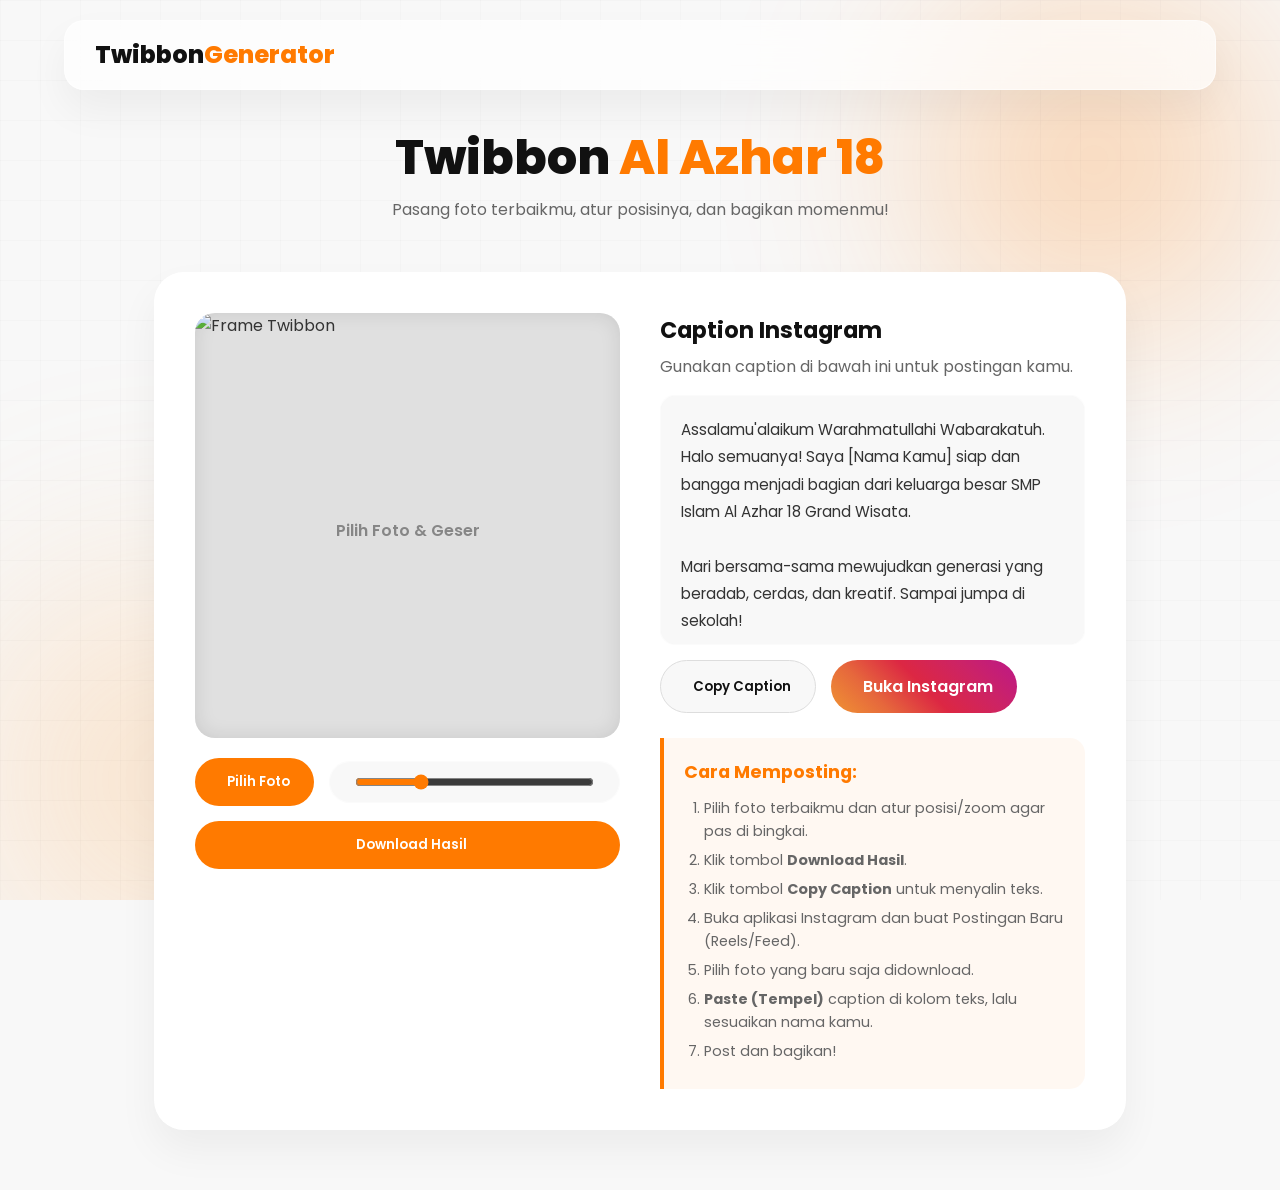
==== twibbon/index.html @ 7eb97c87 "Update index.html" ====
<!DOCTYPE html>
<html lang="id">
<head>
    <meta charset="UTF-8">
    <meta name="viewport" content="width=device-width, initial-scale=1.0">
    <title>Twibbon | Al Azhar 18 Grand Wisata</title>
    
    <link rel="preconnect" href="https://fonts.googleapis.com">
    <link rel="preconnect" href="https://fonts.gstatic.com" crossorigin>
    <link href="https://fonts.googleapis.com/css2?family=Poppins:wght@300;400;600;700;800&display=swap" rel="stylesheet">
    <script src="https://unpkg.com/@phosphor-icons/web"></script>
    
    <style>
        /* ==================================================
           CSS VARIABLES (DESIGN SYSTEM)
           ================================================== */
        :root {
            --primary: #FF7A00;
            --primary-hover: #e06c00;
            --dark: #111111;
            --background: #F8F8F8;
            --white: #FFFFFF;
            --text-main: #333333;
            --text-muted: #666666;
            --glass-bg: rgba(255, 255, 255, 0.7);
            --glass-border: rgba(255, 255, 255, 0.5);
            --shadow-soft: 0 20px 40px rgba(0, 0, 0, 0.05);
            --shadow-hover: 0 30px 60px rgba(255, 122, 0, 0.15);
            --transition: all 0.4s cubic-bezier(0.16, 1, 0.3, 1);
        }

        body.dark-mode {
            --background: #111111;
            --white: #1E1E1E;
            --dark: #EEEEEE;
            --text-main: #E0E0E0;
            --text-muted: #A0A0A0;
            --glass-bg: rgba(17, 17, 17, 0.95);
            --glass-border: rgba(255, 255, 255, 0.1);
        }

        /* ==================================================
           RESET & BASE
           ================================================== */
        * { margin: 0; padding: 0; box-sizing: border-box; }
        body {
            font-family: 'Poppins', sans-serif;
            background-color: var(--background);
            color: var(--text-main);
            line-height: 1.6;
            overflow-x: hidden;
            transition: background-color 0.4s ease, color 0.4s ease;
        }
        a { text-decoration: none; color: inherit; }
        button { font-family: inherit; cursor: pointer; border: none; }

        /* Background Animasi */
        .bg-elements {
            position: fixed; top: 0; left: 0; width: 100vw; height: 100vh;
            z-index: -1; overflow: hidden; pointer-events: none;
        }
        .glow { position: absolute; border-radius: 50%; filter: blur(100px); opacity: 0.4; }
        .glow-1 { width: 500px; height: 500px; background: radial-gradient(circle, var(--primary) 0%, transparent 70%); top: -10%; right: -5%; }
        .glow-2 { width: 600px; height: 600px; background: radial-gradient(circle, #ffb366 0%, transparent 70%); bottom: -20%; left: -10%; }
        .grid-pattern {
            position: absolute; top: 0; left: 0; width: 100%; height: 100%;
            background-image: linear-gradient(rgba(0,0,0,0.03) 1px, transparent 1px), linear-gradient(90deg, rgba(0,0,0,0.03) 1px, transparent 1px);
            background-size: 40px 40px; opacity: 0.6;
        }
        body.dark-mode .grid-pattern {
            background-image: linear-gradient(rgba(255, 255, 255, 0.05) 1px, transparent 1px), linear-gradient(90deg, rgba(255, 255, 255, 0.05) 1px, transparent 1px);
        }

        /* Header Minimalis */
        .site-header {
            position: fixed; top: 20px; left: 50%; transform: translateX(-50%);
            width: 90%; max-width: 1200px; z-index: 1000;
        }
        .nav-container {
            display: flex; justify-content: space-between; align-items: center;
            padding: 15px 30px; border-radius: 20px;
            background: var(--glass-bg); backdrop-filter: blur(20px);
            border: 1px solid var(--glass-border); box-shadow: var(--shadow-soft);
        }
        .logo { font-size: 1.5rem; font-weight: 800; color: var(--dark); }
        .logo span { color: var(--primary); }
        .btn-theme-toggle { background: none; font-size: 1.5rem; color: var(--dark); transition: var(--transition); }
        .btn-theme-toggle:hover { color: var(--primary); }

        /* ==================================================
           TWIBBON SECTION LAYOUT
           ================================================== */
        .section-twibbon { padding: 120px 5% 60px; max-width: 1100px; margin: 0 auto; }
        .section-title { font-size: clamp(2rem, 4vw, 3rem); font-weight: 800; color: var(--dark); text-align: center; }
        .section-title span { color: var(--primary); }
        .section-subtitle { text-align: center; color: var(--text-muted); margin-bottom: 50px; }
        
        .glass-card {
            background: var(--white); border-radius: 30px; padding: 40px;
            box-shadow: var(--shadow-soft);
            border: 1px solid var(--glass-border);
            transition: var(--transition);
        }

        .twibbon-grid {
            display: grid; grid-template-columns: 1fr 1fr; gap: 40px;
        }
        @media(max-width: 768px) { .twibbon-grid { grid-template-columns: 1fr; } }

        /* Canvas Wrapper (Tempat Edit Foto) */
        .canvas-wrapper {
            position: relative; width: 100%; aspect-ratio: 1/1;
            border-radius: 20px; background: #e0e0e0;
            overflow: hidden; touch-action: none; cursor: grab;
            box-shadow: inset 0 0 20px rgba(0,0,0,0.1);
        }
        body.dark-mode .canvas-wrapper { background: #222; }
        .canvas-wrapper:active { cursor: grabbing; }

        .drag-hint {
            position: absolute; top: 50%; left: 50%; transform: translate(-50%, -50%);
            color: rgba(0,0,0,0.4); font-size: 1rem; font-weight: 600;
            display: flex; flex-direction: column; align-items: center; gap: 10px;
            pointer-events: none; z-index: 1; transition: opacity 0.3s;
        }
        body.dark-mode .drag-hint { color: rgba(255,255,255,0.4); }
        .drag-hint i { font-size: 2.5rem; }

        /* Layer Foto User & Frame Twibbon */
        #user-photo {
            position: absolute; top: 50%; left: 50%;
            transform: translate(-50%, -50%) scale(1);
            z-index: 2; display: none; transform-origin: center;
        }
        #twibbon-frame {
            position: absolute; top: 0; left: 0; width: 100%; height: 100%;
            z-index: 3; pointer-events: none; object-fit: cover;
        }

        /* Controls (Tombol Upload & Slider Zoom) */
        .controls { display: flex; gap: 15px; margin-top: 20px; align-items: center; }
        
        .btn-primary {
            background: var(--primary); color: #fff; padding: 14px 24px;
            border-radius: 50px; font-weight: 600; display: inline-flex; align-items: center;
            justify-content: center; gap: 8px; transition: var(--transition);
        }
        .btn-primary:hover {
            background: var(--primary-hover); transform: translateY(-3px);
            box-shadow: 0 10px 20px rgba(255, 122, 0, 0.3);
        }
        
        .btn-secondary {
            background: var(--background); color: var(--dark); padding: 14px 24px;
            border-radius: 50px; font-weight: 600; display: inline-flex; align-items: center;
            gap: 8px; border: 1px solid #ddd; transition: var(--transition);
        }
        body.dark-mode .btn-secondary { background: #222; border-color: #444; color: #fff; }
        .btn-secondary:hover { border-color: var(--primary); color: var(--primary); transform: translateY(-3px); }

        .zoom-wrapper {
            flex: 1; display: flex; align-items: center; gap: 10px;
            background: var(--background); padding: 12px 15px;
            border-radius: 50px; border: 1px solid var(--glass-border);
        }
        body.dark-mode .zoom-wrapper { background: rgba(0,0,0,0.2); border-color: #333; }
        .zoom-wrapper input[type="range"] { flex: 1; accent-color: var(--primary); }
        .zoom-wrapper i { color: var(--text-muted); }

        .w-100 { width: 100%; margin-top: 15px; }

        /* Caption & Tutorial */
        .twibbon-right h3 { color: var(--dark); margin-bottom: 5px; font-size: 1.4rem; }
        .caption-box {
            background: var(--background); border: 1px solid var(--glass-border);
            padding: 20px; border-radius: 15px; font-size: 0.95rem; color: var(--text-main);
            white-space: pre-wrap; margin: 15px 0; line-height: 1.8;
            max-height: 250px; overflow-y: auto;
        }
        body.dark-mode .caption-box { background: rgba(0,0,0,0.2); border-color: #333; }

        .action-buttons { display: flex; gap: 15px; flex-wrap: wrap; }
        .btn-ig {
            background: linear-gradient(45deg, #f09433 0%, #e6683c 25%, #dc2743 50%, #cc2366 75%, #bc1888 100%);
            color: white; padding: 14px 24px; border-radius: 50px; font-weight: 600;
            display: inline-flex; align-items: center; gap: 8px; transition: var(--transition); border: none;
        }
        .btn-ig:hover { transform: translateY(-3px); box-shadow: 0 10px 20px rgba(220, 39, 67, 0.3); }

        .tutorial-box {
            background: rgba(255, 122, 0, 0.05); border-left: 4px solid var(--primary);
            padding: 20px; border-radius: 0 15px 15px 0; margin-top: 25px;
        }
        body.dark-mode .tutorial-box { background: rgba(255, 122, 0, 0.1); }
        .tutorial-box h4 { color: var(--primary); margin-bottom: 10px; font-size: 1.1rem; }
        .tutorial-box ol { padding-left: 20px; font-size: 0.9rem; color: var(--text-muted); }
        .tutorial-box li { margin-bottom: 6px; }

    </style>
</head>
<body id="body-container">

    <div class="bg-elements">
        <div class="glow glow-1"></div>
        <div class="glow glow-2"></div>
        <div class="grid-pattern"></div>
    </div>

    <header class="site-header">
        <div class="nav-container">
            <a href="#" class="logo">Twibbon<span>Generator</span></a>
            <button id="theme-toggle-btn" class="btn-theme-toggle" type="button">
                <i class="ph ph-moon"></i>
            </button>
        </div>
    </header>

    <main>
        <section class="section-twibbon">
            <h1 class="section-title">Twibbon <span>Al Azhar 18</span></h1>
            <p class="section-subtitle">Pasang foto terbaikmu, atur posisinya, dan bagikan momenmu!</p>

            <div class="glass-card">
                <div class="twibbon-grid">
                    
                    <div class="twibbon-left">
                        <div class="canvas-wrapper" id="canvas-wrapper">
                            <div class="drag-hint" id="drag-hint">
                                <i class="ph ph-hand-grabbing"></i>
                                <span>Pilih Foto & Geser</span>
                            </div>
                            <img id="user-photo" src="" alt="Foto Anda">
                            
                            <!-- BAGIAN SINKRONISASI YANG SUDAH DIPERBAIKI -->
                            <img id="twibbon-frame" src="twibbon.png" alt="Frame Twibbon" crossorigin="anonymous">
                        </div>

                        <div class="controls">
                            <input type="file" id="upload-file" accept="image/*" hidden>
                            <button class="btn-primary" onclick="document.getElementById('upload-file').click()">
                                <i class="ph ph-upload-simple"></i> Pilih Foto
                            </button>
                            <div class="zoom-wrapper">
                                <i class="ph ph-image"></i>
                                <input type="range" id="zoom-slider" min="0.3" max="3" step="0.05" value="1">
                                <i class="ph-fill ph-image"></i>
                            </div>
                        </div>

                        <button id="download-btn" class="btn-primary w-100">
                            <i class="ph ph-download-simple"></i> Download Hasil
                        </button>
                    </div>

                    <div class="twibbon-right">
                        <h3>Caption Instagram</h3>
                        <p class="section-subtitle" style="text-align: left; margin-bottom:10px;">Gunakan caption di bawah ini untuk postingan kamu.</p>
                        
                        <div class="caption-box" id="caption-box">Assalamu'alaikum Warahmatullahi Wabarakatuh.
Halo semuanya! Saya [Nama Kamu] siap dan bangga menjadi bagian dari keluarga besar SMP Islam Al Azhar 18 Grand Wisata. 

Mari bersama-sama mewujudkan generasi yang beradab, cerdas, dan kreatif. Sampai jumpa di sekolah!

#AlAzhar18GrandWisata #BanggaJadiAlAzhar #SiswaBaruAlAzhar #GenerasiGemilang</div>
                        
                        <div class="action-buttons">
                            <button class="btn-secondary" id="copy-btn">
                                <i class="ph ph-copy"></i> <span>Copy Caption</span>
                            </button>
                            <a href="https://www.instagram.com/" target="_blank" class="btn-ig">
                                <i class="ph ph-instagram-logo"></i> Buka Instagram
                            </a>
                        </div>
                        
                        <div class="tutorial-box">
                            <h4><i class="ph-fill ph-info"></i> Cara Memposting:</h4>
                            <ol>
                                <li>Pilih foto terbaikmu dan atur posisi/zoom agar pas di bingkai.</li>
                                <li>Klik tombol <b>Download Hasil</b>.</li>
                                <li>Klik tombol <b>Copy Caption</b> untuk menyalin teks.</li>
                                <li>Buka aplikasi Instagram dan buat Postingan Baru (Reels/Feed).</li>
                                <li>Pilih foto yang baru saja didownload.</li>
                                <li><b>Paste (Tempel)</b> caption di kolom teks, lalu sesuaikan nama kamu.</li>
                                <li>Post dan bagikan!</li>
                            </ol>
                        </div>
                    </div>

                </div>
            </div>
        </section>
    </main>

    <script>
        // ==========================================
        // 1. DARK MODE SYSTEM
        // ==========================================
        const themeToggleBtn = document.getElementById('theme-toggle-btn');
        const themeIcon = themeToggleBtn.querySelector('i');
        const bodyElement = document.body;

        const setTheme = (theme) => {
            if (theme === 'dark') {
                bodyElement.classList.add('dark-mode');
                themeIcon.className = 'ph ph-sun';
            } else {
                bodyElement.classList.remove('dark-mode');
                themeIcon.className = 'ph ph-moon';
            }
            try { localStorage.setItem('theme', theme); } catch (e) {}
        };

        try {
            const savedTheme = localStorage.getItem('theme');
            if (savedTheme) {
                setTheme(savedTheme);
            } else {
                const prefersDark = window.matchMedia('(prefers-color-scheme: dark)').matches;
                setTheme(prefersDark ? 'dark' : 'light');
            }
        } catch (e) {}

        themeToggleBtn.addEventListener('click', () => {
            const isDark = bodyElement.classList.contains('dark-mode');
            setTheme(isDark ? 'light' : 'dark');
        });

        // ==========================================
        // 2. TWIBBON LOGIC (PAN, ZOOM, UPLOAD, DOWNLOAD)
        // ==========================================
        const fileInput = document.getElementById('upload-file');
        const userPhoto = document.getElementById('user-photo');
        const canvasWrapper = document.getElementById('canvas-wrapper');
        const zoomSlider = document.getElementById('zoom-slider');
        const dragHint = document.getElementById('drag-hint');
        const downloadBtn = document.getElementById('download-btn');
        const twibbonFrame = document.getElementById('twibbon-frame');

        let currentX = 0, currentY = 0, currentScale = 1;
        let startX = 0, startY = 0, isDragging = false;

        // Update Transform Foto
        function updateTransform() {
            userPhoto.style.transform = `translate(calc(-50% + ${currentX}px), calc(-50% + ${currentY}px)) scale(${currentScale})`;
        }

        // Upload File 
        fileInput.addEventListener('change', function(e) {
            const file = e.target.files[0];
            if (file) {
                const reader = new FileReader();
                reader.onload = function(event) {
                    userPhoto.src = event.target.result;
                    userPhoto.onload = function() {
                        userPhoto.style.display = 'block';
                        dragHint.style.display = 'none';
                        
                        const imgRatio = this.naturalWidth / this.naturalHeight;
                        if(imgRatio > 1) {
                            this.style.height = '100%'; this.style.width = 'auto';
                        } else {
                            this.style.width = '100%'; this.style.height = 'auto';
                        }
                        
                        currentX = 0; currentY = 0; currentScale = 1; zoomSlider.value = 1;
                        updateTransform();
                    }
                }
                reader.readAsDataURL(file);
            }
        });

        // Fitur Zoom
        zoomSlider.addEventListener('input', function() {
            currentScale = this.value;
            updateTransform();
        });

        // Fitur Geser (Mouse & Touch)
        const startDrag = (e) => {
            if(!userPhoto.src || userPhoto.src === location.href) return;
            isDragging = true;
            let clientX = e.touches ? e.touches[0].clientX : e.clientX;
            let clientY = e.touches ? e.touches[0].clientY : e.clientY;
            startX = clientX - currentX;
            startY = clientY - currentY;
            canvasWrapper.style.cursor = 'grabbing';
        };

        const doDrag = (e) => {
            if (!isDragging) return;
            e.preventDefault(); 
            let clientX = e.touches ? e.touches[0].clientX : e.clientX;
            let clientY = e.touches ? e.touches[0].clientY : e.clientY;
            currentX = clientX - startX;
            currentY = clientY - startY;
            updateTransform();
        };

        const stopDrag = () => {
            isDragging = false;
            canvasWrapper.style.cursor = 'grab';
        };

        canvasWrapper.addEventListener('mousedown', startDrag);
        window.addEventListener('mousemove', doDrag); 
        window.addEventListener('mouseup', stopDrag);

        canvasWrapper.addEventListener('touchstart', startDrag, {passive: false});
        window.addEventListener('touchmove', doDrag, {passive: false});
        window.addEventListener('touchend', stopDrag);

        // Download Hasil Canvas
        downloadBtn.addEventListener('click', function() {
            if (!userPhoto.src || userPhoto.src === location.href) {
                alert('Silahkan pilih foto terlebih dahulu!');
                return;
            }

            const originalText = downloadBtn.innerHTML;
            downloadBtn.innerHTML = '<i class="ph ph-spinner ph-spin"></i> Memproses...';
            
            setTimeout(() => {
                const canvas = document.createElement('canvas');
                const ctx = canvas.getContext('2d');
                
                canvas.width = twibbonFrame.naturalWidth || 1080;
                canvas.height = twibbonFrame.naturalHeight || 1080;
                
                ctx.fillStyle = '#ffffff';
                ctx.fillRect(0, 0, canvas.width, canvas.height);
                
                const scaleFactor = canvas.width / canvasWrapper.offsetWidth;
                
                let renderW = userPhoto.offsetWidth * currentScale * scaleFactor;
                let renderH = userPhoto.offsetHeight * currentScale * scaleFactor;
                
                let centerX = (canvas.width / 2) + (currentX * scaleFactor);
                let centerY = (canvas.height / 2) + (currentY * scaleFactor);
                
                ctx.drawImage(userPhoto, centerX - renderW / 2, centerY - renderH / 2, renderW, renderH);
                
                ctx.drawImage(twibbonFrame, 0, 0, canvas.width, canvas.height);
                
                const link = document.createElement('a');
                link.download = 'Twibbon-AlAzhar-18.png';
                link.href = canvas.toDataURL('image/png');
                link.click();

                downloadBtn.innerHTML = originalText;
            }, 500); 
        });

        // ==========================================
        // 3. COPY CAPTION LOGIC
        // ==========================================
        const copyBtn = document.getElementById('copy-btn');
        const captionBox = document.getElementById('caption-box');

        copyBtn.addEventListener('click', () => {
            navigator.clipboard.writeText(captionBox.innerText).then(() => {
                const iconSpan = copyBtn.querySelector('span');
                const icon = copyBtn.querySelector('i');
                
                iconSpan.innerText = 'Tersalin!';
                icon.className = 'ph ph-check-circle';
                copyBtn.style.borderColor = 'var(--primary)';
                copyBtn.style.color = 'var(--primary)';
                
                setTimeout(() => {
                    iconSpan.innerText = 'Copy Caption';
                    icon.className = 'ph ph-copy';
                    copyBtn.style.borderColor = '';
                    copyBtn.style.color = '';
                }, 2000);
            });
        });

    </script>
</body>
</html>
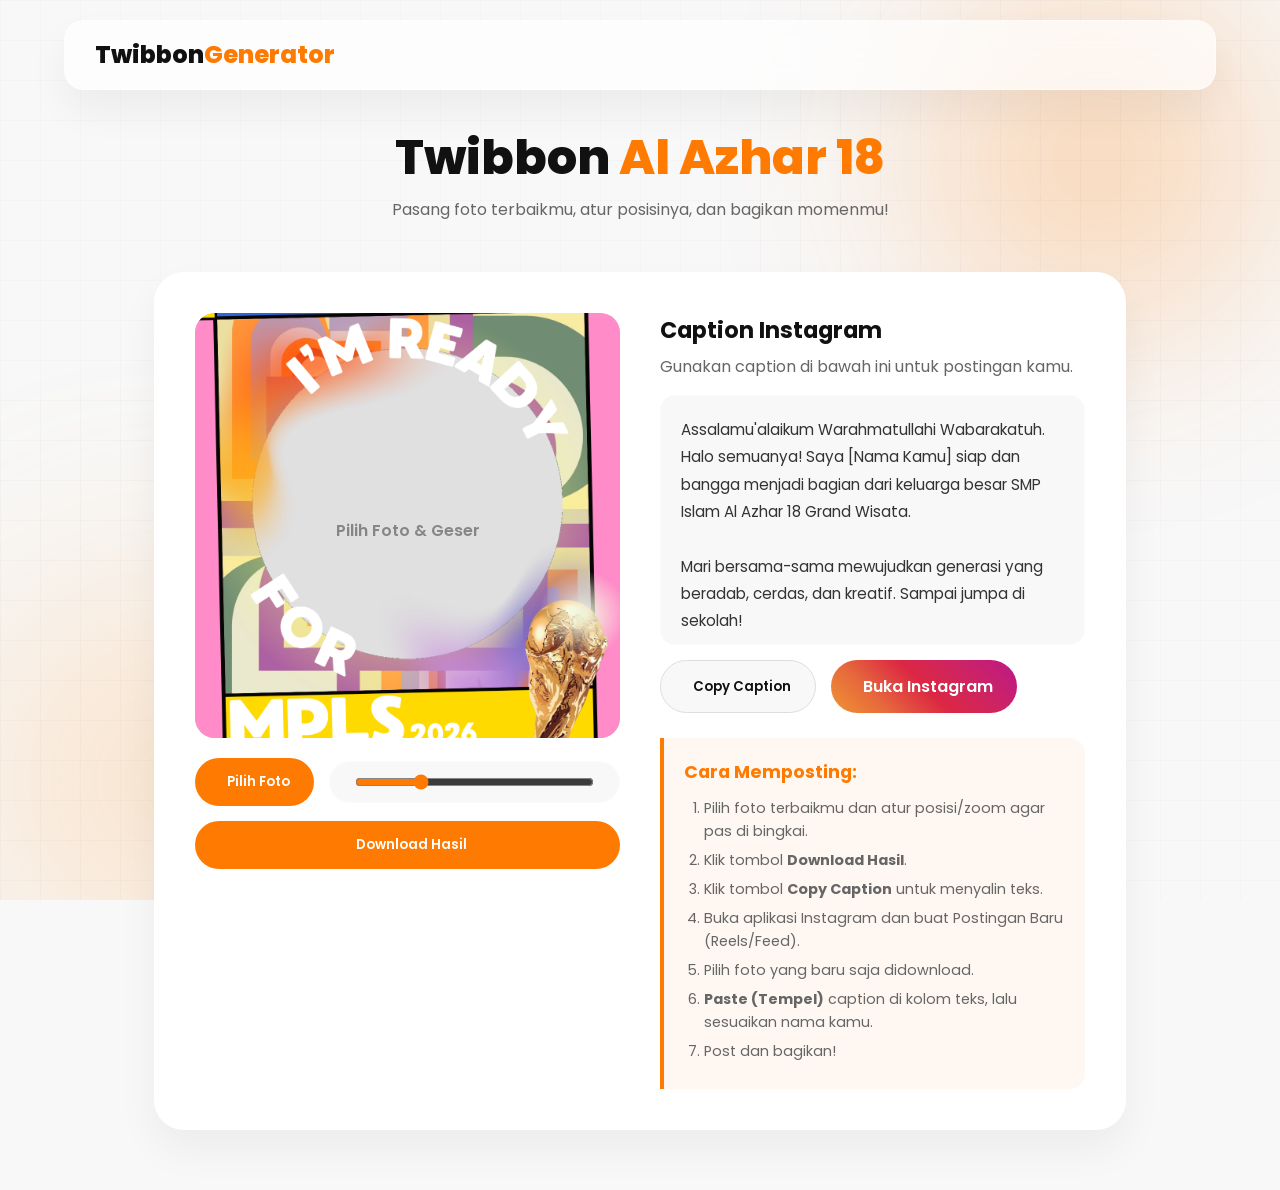
==== commit 2ced1f23: "Update index.html" ====
--- a/twibbon/index.html
+++ b/twibbon/index.html
@@ -11,7 +11,7 @@
     <script src="https://unpkg.com/@phosphor-icons/web"></script>
     
     <style>
-        /* ==================================================
+        /* ================================================== 
            CSS VARIABLES (DESIGN SYSTEM)
            ================================================== */
         :root {
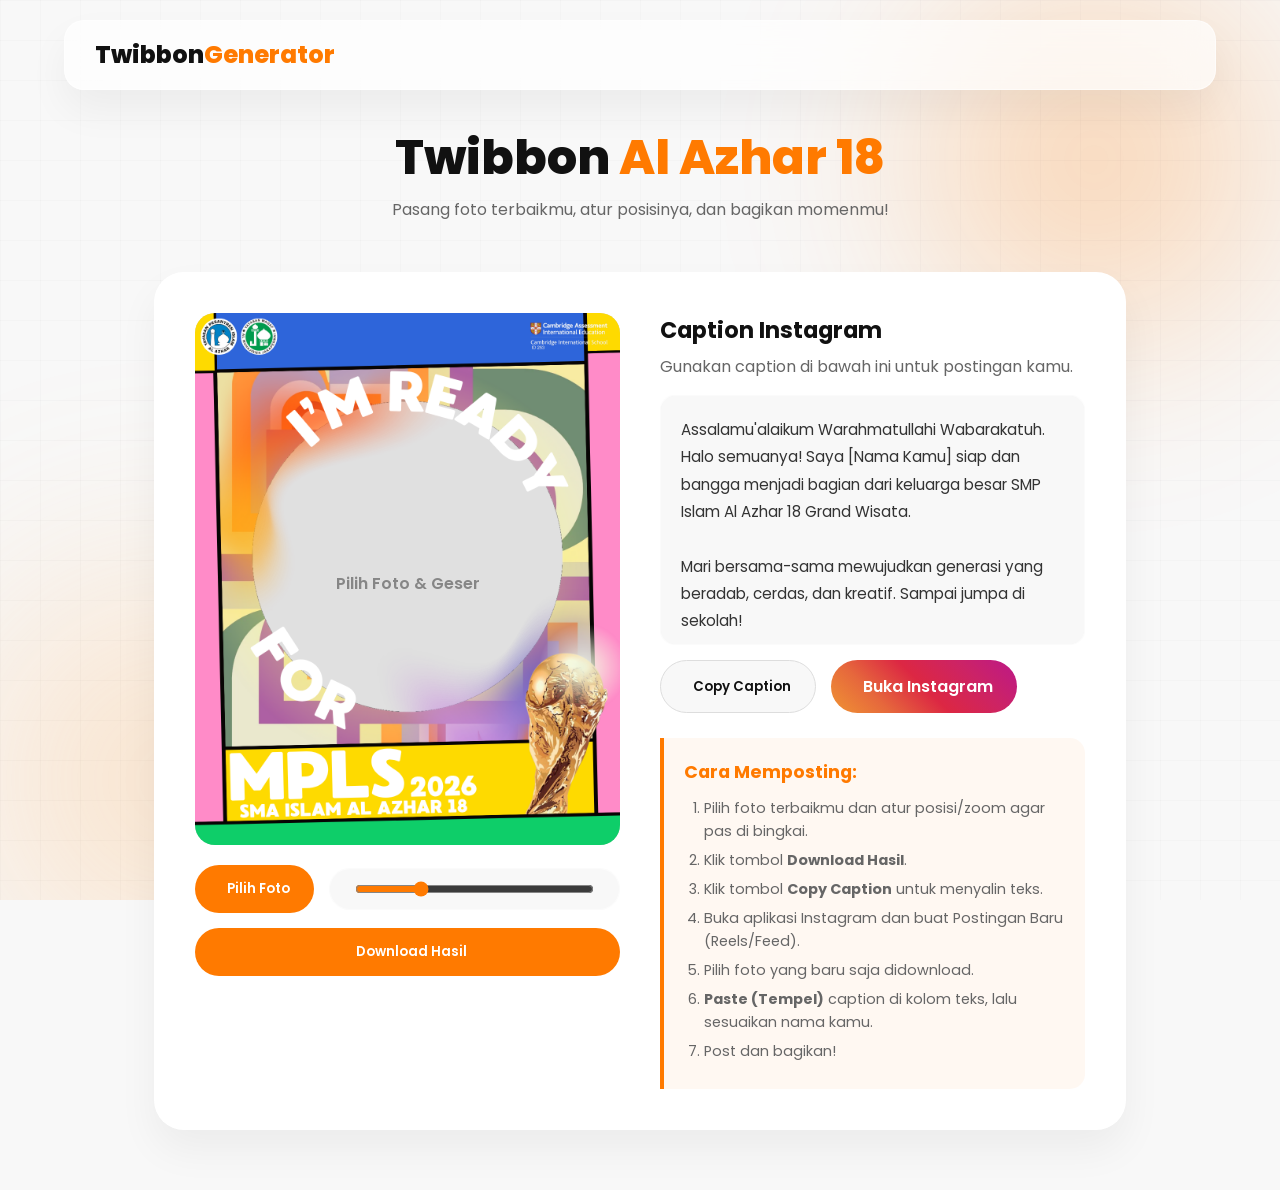
==== commit d1237099: "Update index.html" ====
--- a/twibbon/index.html
+++ b/twibbon/index.html
@@ -56,14 +56,16 @@
 
         /* Background Animasi */
         .bg-elements {
-            position: fixed; top: 0; left: 0; width: 100vw; height: 100vh;
+            position: fixed;
+            top: 0; left: 0; width: 100%; height: 100vh; /* DIPERBAIKI: 100vw ke 100% */
             z-index: -1; overflow: hidden; pointer-events: none;
         }
         .glow { position: absolute; border-radius: 50%; filter: blur(100px); opacity: 0.4; }
         .glow-1 { width: 500px; height: 500px; background: radial-gradient(circle, var(--primary) 0%, transparent 70%); top: -10%; right: -5%; }
         .glow-2 { width: 600px; height: 600px; background: radial-gradient(circle, #ffb366 0%, transparent 70%); bottom: -20%; left: -10%; }
         .grid-pattern {
-            position: absolute; top: 0; left: 0; width: 100%; height: 100%;
+            position: absolute;
+            top: 0; left: 0; width: 100%; height: 100%;
             background-image: linear-gradient(rgba(0,0,0,0.03) 1px, transparent 1px), linear-gradient(90deg, rgba(0,0,0,0.03) 1px, transparent 1px);
             background-size: 40px 40px; opacity: 0.6;
         }
@@ -73,11 +75,13 @@
 
         /* Header Minimalis */
         .site-header {
-            position: fixed; top: 20px; left: 50%; transform: translateX(-50%);
+            position: fixed;
+            top: 20px; left: 50%; transform: translateX(-50%);
             width: 90%; max-width: 1200px; z-index: 1000;
         }
         .nav-container {
-            display: flex; justify-content: space-between; align-items: center;
+            display: flex;
+            justify-content: space-between; align-items: center;
             padding: 15px 30px; border-radius: 20px;
             background: var(--glass-bg); backdrop-filter: blur(20px);
             border: 1px solid var(--glass-border); box-shadow: var(--shadow-soft);
@@ -96,20 +100,23 @@
         .section-subtitle { text-align: center; color: var(--text-muted); margin-bottom: 50px; }
         
         .glass-card {
-            background: var(--white); border-radius: 30px; padding: 40px;
+            background: var(--white);
+            border-radius: 30px; padding: 40px;
             box-shadow: var(--shadow-soft);
             border: 1px solid var(--glass-border);
             transition: var(--transition);
         }
 
         .twibbon-grid {
-            display: grid; grid-template-columns: 1fr 1fr; gap: 40px;
+            display: grid;
+            grid-template-columns: 1fr 1fr; gap: 40px;
         }
         @media(max-width: 768px) { .twibbon-grid { grid-template-columns: 1fr; } }
 
         /* Canvas Wrapper (Tempat Edit Foto) */
         .canvas-wrapper {
-            position: relative; width: 100%; aspect-ratio: 1/1;
+            position: relative;
+            width: 100%; aspect-ratio: 4/5; /* DIPERBAIKI: Rasio 4:5 */
             border-radius: 20px; background: #e0e0e0;
             overflow: hidden; touch-action: none; cursor: grab;
             box-shadow: inset 0 0 20px rgba(0,0,0,0.1);
@@ -118,9 +125,11 @@
         .canvas-wrapper:active { cursor: grabbing; }
 
         .drag-hint {
-            position: absolute; top: 50%; left: 50%; transform: translate(-50%, -50%);
+            position: absolute;
+            top: 50%; left: 50%; transform: translate(-50%, -50%);
             color: rgba(0,0,0,0.4); font-size: 1rem; font-weight: 600;
-            display: flex; flex-direction: column; align-items: center; gap: 10px;
+            display: flex; flex-direction: column; align-items: center;
+            gap: 10px;
             pointer-events: none; z-index: 1; transition: opacity 0.3s;
         }
         body.dark-mode .drag-hint { color: rgba(255,255,255,0.4); }
@@ -128,12 +137,14 @@
 
         /* Layer Foto User & Frame Twibbon */
         #user-photo {
-            position: absolute; top: 50%; left: 50%;
+            position: absolute;
+            top: 50%; left: 50%;
             transform: translate(-50%, -50%) scale(1);
             z-index: 2; display: none; transform-origin: center;
         }
         #twibbon-frame {
-            position: absolute; top: 0; left: 0; width: 100%; height: 100%;
+            position: absolute;
+            top: 0; left: 0; width: 100%; height: 100%;
             z-index: 3; pointer-events: none; object-fit: cover;
         }
 
@@ -141,25 +152,30 @@
         .controls { display: flex; gap: 15px; margin-top: 20px; align-items: center; }
         
         .btn-primary {
-            background: var(--primary); color: #fff; padding: 14px 24px;
+            background: var(--primary);
+            color: #fff; padding: 14px 24px;
             border-radius: 50px; font-weight: 600; display: inline-flex; align-items: center;
             justify-content: center; gap: 8px; transition: var(--transition);
         }
         .btn-primary:hover {
-            background: var(--primary-hover); transform: translateY(-3px);
+            background: var(--primary-hover);
+            transform: translateY(-3px);
             box-shadow: 0 10px 20px rgba(255, 122, 0, 0.3);
         }
         
         .btn-secondary {
-            background: var(--background); color: var(--dark); padding: 14px 24px;
+            background: var(--background);
+            color: var(--dark); padding: 14px 24px;
             border-radius: 50px; font-weight: 600; display: inline-flex; align-items: center;
-            gap: 8px; border: 1px solid #ddd; transition: var(--transition);
+            gap: 8px; border: 1px solid #ddd;
+            transition: var(--transition);
         }
         body.dark-mode .btn-secondary { background: #222; border-color: #444; color: #fff; }
         .btn-secondary:hover { border-color: var(--primary); color: var(--primary); transform: translateY(-3px); }
 
         .zoom-wrapper {
-            flex: 1; display: flex; align-items: center; gap: 10px;
+            flex: 1;
+            display: flex; align-items: center; gap: 10px;
             background: var(--background); padding: 12px 15px;
             border-radius: 50px; border: 1px solid var(--glass-border);
         }
@@ -172,7 +188,8 @@
         /* Caption & Tutorial */
         .twibbon-right h3 { color: var(--dark); margin-bottom: 5px; font-size: 1.4rem; }
         .caption-box {
-            background: var(--background); border: 1px solid var(--glass-border);
+            background: var(--background);
+            border: 1px solid var(--glass-border);
             padding: 20px; border-radius: 15px; font-size: 0.95rem; color: var(--text-main);
             white-space: pre-wrap; margin: 15px 0; line-height: 1.8;
             max-height: 250px; overflow-y: auto;
@@ -188,7 +205,8 @@
         .btn-ig:hover { transform: translateY(-3px); box-shadow: 0 10px 20px rgba(220, 39, 67, 0.3); }
 
         .tutorial-box {
-            background: rgba(255, 122, 0, 0.05); border-left: 4px solid var(--primary);
+            background: rgba(255, 122, 0, 0.05);
+            border-left: 4px solid var(--primary);
             padding: 20px; border-radius: 0 15px 15px 0; margin-top: 25px;
         }
         body.dark-mode .tutorial-box { background: rgba(255, 122, 0, 0.1); }
@@ -231,8 +249,7 @@
                             </div>
                             <img id="user-photo" src="" alt="Foto Anda">
                             
-                            <!-- BAGIAN SINKRONISASI YANG SUDAH DIPERBAIKI -->
-                            <img id="twibbon-frame" src="twibbon.png" alt="Frame Twibbon" crossorigin="anonymous">
+                            <img id="twibbon-frame" src="twibbon.png" alt="Frame Twibbon">
                         </div>
 
                         <div class="controls">
@@ -262,7 +279,7 @@
 Mari bersama-sama mewujudkan generasi yang beradab, cerdas, dan kreatif. Sampai jumpa di sekolah!
 
 #AlAzhar18GrandWisata #BanggaJadiAlAzhar #SiswaBaruAlAzhar #GenerasiGemilang</div>
-                        
+                         
                         <div class="action-buttons">
                             <button class="btn-secondary" id="copy-btn">
                                 <i class="ph ph-copy"></i> <span>Copy Caption</span>
@@ -424,12 +441,13 @@
                 const canvas = document.createElement('canvas');
                 const ctx = canvas.getContext('2d');
                 
+                // DIPERBAIKI: Fallback tinggi canvas disesuaikan rasio 4:5 (1350) jika gambar gagal load
                 canvas.width = twibbonFrame.naturalWidth || 1080;
-                canvas.height = twibbonFrame.naturalHeight || 1080;
+                canvas.height = twibbonFrame.naturalHeight || 1350; 
                 
                 ctx.fillStyle = '#ffffff';
                 ctx.fillRect(0, 0, canvas.width, canvas.height);
-                
+                 
                 const scaleFactor = canvas.width / canvasWrapper.offsetWidth;
                 
                 let renderW = userPhoto.offsetWidth * currentScale * scaleFactor;
@@ -440,12 +458,20 @@
                 
                 ctx.drawImage(userPhoto, centerX - renderW / 2, centerY - renderH / 2, renderW, renderH);
                 
-                ctx.drawImage(twibbonFrame, 0, 0, canvas.width, canvas.height);
-                
-                const link = document.createElement('a');
-                link.download = 'Twibbon-AlAzhar-18.png';
-                link.href = canvas.toDataURL('image/png');
-                link.click();
+                // Jika twibbon.png belum ada secara lokal saat kamu testing, canvas tetap akan menggambar putih dan foto kamu
+                if (twibbonFrame.naturalWidth > 0) {
+                    ctx.drawImage(twibbonFrame, 0, 0, canvas.width, canvas.height);
+                }
+                
+                try {
+                    const link = document.createElement('a');
+                    link.download = 'Twibbon-AlAzhar-18.png';
+                    link.href = canvas.toDataURL('image/png');
+                    link.click();
+                } catch (error) {
+                    alert('Gagal mendownload. Pastikan kamu menjalankan HTML ini menggunakan Local Server (seperti Live Server di VSCode) ya!');
+                    console.error(error);
+                }
 
                 downloadBtn.innerHTML = originalText;
             }, 500); 
@@ -473,7 +499,7 @@
                     copyBtn.style.borderColor = '';
                     copyBtn.style.color = '';
                 }, 2000);
-            });
+             });
         });
 
     </script>
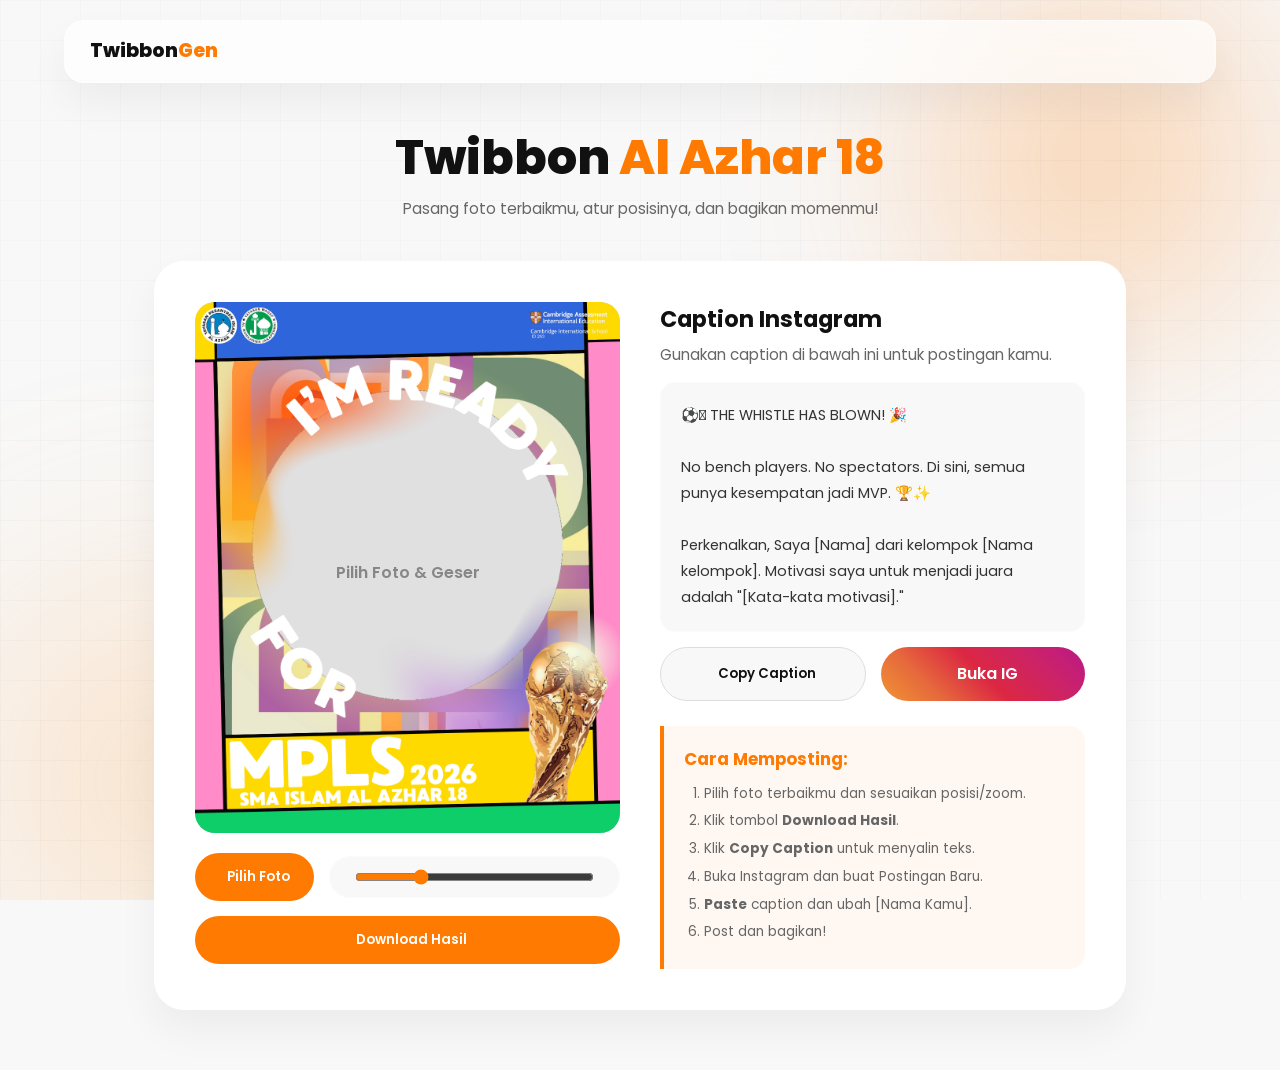
==== commit 3ec8945e: "Update index.html" ====
--- a/twibbon/index.html
+++ b/twibbon/index.html
@@ -2,7 +2,7 @@
 <html lang="id">
 <head>
     <meta charset="UTF-8">
-    <meta name="viewport" content="width=device-width, initial-scale=1.0">
+    <meta name="viewport" content="width=device-width, initial-scale=1.0, maximum-scale=1.0, user-scalable=no">
     <title>Twibbon | Al Azhar 18 Grand Wisata</title>
     
     <link rel="preconnect" href="https://fonts.googleapis.com">
@@ -25,7 +25,6 @@
             --glass-bg: rgba(255, 255, 255, 0.7);
             --glass-border: rgba(255, 255, 255, 0.5);
             --shadow-soft: 0 20px 40px rgba(0, 0, 0, 0.05);
-            --shadow-hover: 0 30px 60px rgba(255, 122, 0, 0.15);
             --transition: all 0.4s cubic-bezier(0.16, 1, 0.3, 1);
         }
 
@@ -43,12 +42,18 @@
            RESET & BASE
            ================================================== */
         * { margin: 0; padding: 0; box-sizing: border-box; }
+        
+        /* FIX: Kunci lebar maksimal agar tidak ada scroll horizontal */
+        html, body {
+            max-width: 100vw;
+            overflow-x: hidden;
+        }
+
         body {
             font-family: 'Poppins', sans-serif;
             background-color: var(--background);
             color: var(--text-main);
             line-height: 1.6;
-            overflow-x: hidden;
             transition: background-color 0.4s ease, color 0.4s ease;
         }
         a { text-decoration: none; color: inherit; }
@@ -57,7 +62,7 @@
         /* Background Animasi */
         .bg-elements {
             position: fixed;
-            top: 0; left: 0; width: 100%; height: 100vh; /* DIPERBAIKI: 100vw ke 100% */
+            top: 0; left: 0; width: 100%; height: 100%;
             z-index: -1; overflow: hidden; pointer-events: none;
         }
         .glow { position: absolute; border-radius: 50%; filter: blur(100px); opacity: 0.4; }
@@ -82,11 +87,11 @@
         .nav-container {
             display: flex;
             justify-content: space-between; align-items: center;
-            padding: 15px 30px; border-radius: 20px;
+            padding: 15px 25px; border-radius: 20px;
             background: var(--glass-bg); backdrop-filter: blur(20px);
             border: 1px solid var(--glass-border); box-shadow: var(--shadow-soft);
         }
-        .logo { font-size: 1.5rem; font-weight: 800; color: var(--dark); }
+        .logo { font-size: 1.2rem; font-weight: 800; color: var(--dark); }
         .logo span { color: var(--primary); }
         .btn-theme-toggle { background: none; font-size: 1.5rem; color: var(--dark); transition: var(--transition); }
         .btn-theme-toggle:hover { color: var(--primary); }
@@ -95,9 +100,9 @@
            TWIBBON SECTION LAYOUT
            ================================================== */
         .section-twibbon { padding: 120px 5% 60px; max-width: 1100px; margin: 0 auto; }
-        .section-title { font-size: clamp(2rem, 4vw, 3rem); font-weight: 800; color: var(--dark); text-align: center; }
+        .section-title { font-size: clamp(1.8rem, 4vw, 3rem); font-weight: 800; color: var(--dark); text-align: center; }
         .section-title span { color: var(--primary); }
-        .section-subtitle { text-align: center; color: var(--text-muted); margin-bottom: 50px; }
+        .section-subtitle { text-align: center; color: var(--text-muted); margin-bottom: 40px; font-size: 0.95rem; }
         
         .glass-card {
             background: var(--white);
@@ -111,12 +116,11 @@
             display: grid;
             grid-template-columns: 1fr 1fr; gap: 40px;
         }
-        @media(max-width: 768px) { .twibbon-grid { grid-template-columns: 1fr; } }
 
         /* Canvas Wrapper (Tempat Edit Foto) */
         .canvas-wrapper {
             position: relative;
-            width: 100%; aspect-ratio: 4/5; /* DIPERBAIKI: Rasio 4:5 */
+            width: 100%; aspect-ratio: 4/5; /* Fix Rasio 4:5 */
             border-radius: 20px; background: #e0e0e0;
             overflow: hidden; touch-action: none; cursor: grab;
             box-shadow: inset 0 0 20px rgba(0,0,0,0.1);
@@ -135,7 +139,6 @@
         body.dark-mode .drag-hint { color: rgba(255,255,255,0.4); }
         .drag-hint i { font-size: 2.5rem; }
 
-        /* Layer Foto User & Frame Twibbon */
         #user-photo {
             position: absolute;
             top: 50%; left: 50%;
@@ -148,8 +151,11 @@
             z-index: 3; pointer-events: none; object-fit: cover;
         }
 
-        /* Controls (Tombol Upload & Slider Zoom) */
-        .controls { display: flex; gap: 15px; margin-top: 20px; align-items: center; }
+        /* FIX: Flex-wrap agar elemen turun ke bawah di layar kecil */
+        .controls { 
+            display: flex; gap: 15px; margin-top: 20px; 
+            align-items: center; flex-wrap: wrap; 
+        }
         
         .btn-primary {
             background: var(--primary);
@@ -167,14 +173,14 @@
             background: var(--background);
             color: var(--dark); padding: 14px 24px;
             border-radius: 50px; font-weight: 600; display: inline-flex; align-items: center;
-            gap: 8px; border: 1px solid #ddd;
-            transition: var(--transition);
+            justify-content: center; gap: 8px; border: 1px solid #ddd;
+            transition: var(--transition); flex: 1; min-width: 160px;
         }
         body.dark-mode .btn-secondary { background: #222; border-color: #444; color: #fff; }
         .btn-secondary:hover { border-color: var(--primary); color: var(--primary); transform: translateY(-3px); }
 
         .zoom-wrapper {
-            flex: 1;
+            flex: 1; min-width: 150px;
             display: flex; align-items: center; gap: 10px;
             background: var(--background); padding: 12px 15px;
             border-radius: 50px; border: 1px solid var(--glass-border);
@@ -190,7 +196,7 @@
         .caption-box {
             background: var(--background);
             border: 1px solid var(--glass-border);
-            padding: 20px; border-radius: 15px; font-size: 0.95rem; color: var(--text-main);
+            padding: 20px; border-radius: 15px; font-size: 0.9rem; color: var(--text-main);
             white-space: pre-wrap; margin: 15px 0; line-height: 1.8;
             max-height: 250px; overflow-y: auto;
         }
@@ -200,7 +206,8 @@
         .btn-ig {
             background: linear-gradient(45deg, #f09433 0%, #e6683c 25%, #dc2743 50%, #cc2366 75%, #bc1888 100%);
             color: white; padding: 14px 24px; border-radius: 50px; font-weight: 600;
-            display: inline-flex; align-items: center; gap: 8px; transition: var(--transition); border: none;
+            display: inline-flex; align-items: center; justify-content: center; gap: 8px; 
+            transition: var(--transition); border: none; flex: 1; min-width: 160px;
         }
         .btn-ig:hover { transform: translateY(-3px); box-shadow: 0 10px 20px rgba(220, 39, 67, 0.3); }
 
@@ -210,9 +217,24 @@
             padding: 20px; border-radius: 0 15px 15px 0; margin-top: 25px;
         }
         body.dark-mode .tutorial-box { background: rgba(255, 122, 0, 0.1); }
-        .tutorial-box h4 { color: var(--primary); margin-bottom: 10px; font-size: 1.1rem; }
-        .tutorial-box ol { padding-left: 20px; font-size: 0.9rem; color: var(--text-muted); }
+        .tutorial-box h4 { color: var(--primary); margin-bottom: 10px; font-size: 1.05rem; }
+        .tutorial-box ol { padding-left: 20px; font-size: 0.85rem; color: var(--text-muted); }
         .tutorial-box li { margin-bottom: 6px; }
+
+        /* ==================================================
+           RESPONSIVE MOBILE FIXES
+           ================================================== */
+        @media(max-width: 768px) { 
+            .twibbon-grid { grid-template-columns: 1fr; gap: 30px; } 
+            
+            /* Kurangi padding card agar tidak bikin HP melebar */
+            .glass-card { padding: 25px 20px; } 
+            .section-twibbon { padding: 100px 5% 40px; }
+            
+            /* Tumpuk tombol dan slider agar tidak nyamping */
+            .controls { flex-direction: column; align-items: stretch; gap: 10px; }
+            .controls .btn-primary, .zoom-wrapper { width: 100%; margin: 0; }
+        }
 
     </style>
 </head>
@@ -226,7 +248,7 @@
 
     <header class="site-header">
         <div class="nav-container">
-            <a href="#" class="logo">Twibbon<span>Generator</span></a>
+            <a href="#" class="logo">Twibbon<span>Gen</span></a>
             <button id="theme-toggle-btn" class="btn-theme-toggle" type="button">
                 <i class="ph ph-moon"></i>
             </button>
@@ -248,7 +270,6 @@
                                 <span>Pilih Foto & Geser</span>
                             </div>
                             <img id="user-photo" src="" alt="Foto Anda">
-                            
                             <img id="twibbon-frame" src="twibbon.png" alt="Frame Twibbon">
                         </div>
 
@@ -273,31 +294,41 @@
                         <h3>Caption Instagram</h3>
                         <p class="section-subtitle" style="text-align: left; margin-bottom:10px;">Gunakan caption di bawah ini untuk postingan kamu.</p>
                         
-                        <div class="caption-box" id="caption-box">Assalamu'alaikum Warahmatullahi Wabarakatuh.
-Halo semuanya! Saya [Nama Kamu] siap dan bangga menjadi bagian dari keluarga besar SMP Islam Al Azhar 18 Grand Wisata. 
-
-Mari bersama-sama mewujudkan generasi yang beradab, cerdas, dan kreatif. Sampai jumpa di sekolah!
-
-#AlAzhar18GrandWisata #BanggaJadiAlAzhar #SiswaBaruAlAzhar #GenerasiGemilang</div>
+                        <div class="caption-box" id="caption-box">⚽ THE WHISTLE HAS BLOWN! 🎉
+
+No bench players. No spectators. Di sini, semua punya kesempatan jadi MVP. 🏆✨
+
+Perkenalkan, Saya [Nama] dari kelompok [Nama kelompok]. Motivasi saya untuk menjadi juara adalah "[Kata-kata motivasi]."
+
+📣 I'M READY TO BE A PART OF SMA Islam Al Azhar 18 Grand Wisata❗️
+
+Datang sebagai peserta, pulang dengan cerita, pengalaman, dan persahabatan baru.
+
+The game starts now. See you on the field, Future Champions‼️ 👋🏻
+
+@smaia18.gw
+@osismpksmaia18
+
+#MPLS2026
+#MPLSALWIS2026</div>
                          
                         <div class="action-buttons">
                             <button class="btn-secondary" id="copy-btn">
                                 <i class="ph ph-copy"></i> <span>Copy Caption</span>
                             </button>
                             <a href="https://www.instagram.com/" target="_blank" class="btn-ig">
-                                <i class="ph ph-instagram-logo"></i> Buka Instagram
+                                <i class="ph ph-instagram-logo"></i> Buka IG
                             </a>
                         </div>
                         
                         <div class="tutorial-box">
                             <h4><i class="ph-fill ph-info"></i> Cara Memposting:</h4>
                             <ol>
-                                <li>Pilih foto terbaikmu dan atur posisi/zoom agar pas di bingkai.</li>
+                                <li>Pilih foto terbaikmu dan sesuaikan posisi/zoom.</li>
                                 <li>Klik tombol <b>Download Hasil</b>.</li>
-                                <li>Klik tombol <b>Copy Caption</b> untuk menyalin teks.</li>
-                                <li>Buka aplikasi Instagram dan buat Postingan Baru (Reels/Feed).</li>
-                                <li>Pilih foto yang baru saja didownload.</li>
-                                <li><b>Paste (Tempel)</b> caption di kolom teks, lalu sesuaikan nama kamu.</li>
+                                <li>Klik <b>Copy Caption</b> untuk menyalin teks.</li>
+                                <li>Buka Instagram dan buat Postingan Baru.</li>
+                                <li><b>Paste</b> caption dan ubah [Nama Kamu].</li>
                                 <li>Post dan bagikan!</li>
                             </ol>
                         </div>
@@ -356,12 +387,10 @@
         let currentX = 0, currentY = 0, currentScale = 1;
         let startX = 0, startY = 0, isDragging = false;
 
-        // Update Transform Foto
         function updateTransform() {
             userPhoto.style.transform = `translate(calc(-50% + ${currentX}px), calc(-50% + ${currentY}px)) scale(${currentScale})`;
         }
 
-        // Upload File 
         fileInput.addEventListener('change', function(e) {
             const file = e.target.files[0];
             if (file) {
@@ -387,13 +416,11 @@
             }
         });
 
-        // Fitur Zoom
         zoomSlider.addEventListener('input', function() {
             currentScale = this.value;
             updateTransform();
         });
 
-        // Fitur Geser (Mouse & Touch)
         const startDrag = (e) => {
             if(!userPhoto.src || userPhoto.src === location.href) return;
             isDragging = true;
@@ -427,7 +454,7 @@
         window.addEventListener('touchmove', doDrag, {passive: false});
         window.addEventListener('touchend', stopDrag);
 
-        // Download Hasil Canvas
+        // Download logic disesuaikan ke resolusi standar portrait 4:5
         downloadBtn.addEventListener('click', function() {
             if (!userPhoto.src || userPhoto.src === location.href) {
                 alert('Silahkan pilih foto terlebih dahulu!');
@@ -441,7 +468,7 @@
                 const canvas = document.createElement('canvas');
                 const ctx = canvas.getContext('2d');
                 
-                // DIPERBAIKI: Fallback tinggi canvas disesuaikan rasio 4:5 (1350) jika gambar gagal load
+                // Fallback ukuran portrait 4:5 jika twibbon belum keload
                 canvas.width = twibbonFrame.naturalWidth || 1080;
                 canvas.height = twibbonFrame.naturalHeight || 1350; 
                 
@@ -458,7 +485,6 @@
                 
                 ctx.drawImage(userPhoto, centerX - renderW / 2, centerY - renderH / 2, renderW, renderH);
                 
-                // Jika twibbon.png belum ada secara lokal saat kamu testing, canvas tetap akan menggambar putih dan foto kamu
                 if (twibbonFrame.naturalWidth > 0) {
                     ctx.drawImage(twibbonFrame, 0, 0, canvas.width, canvas.height);
                 }
@@ -469,7 +495,7 @@
                     link.href = canvas.toDataURL('image/png');
                     link.click();
                 } catch (error) {
-                    alert('Gagal mendownload. Pastikan kamu menjalankan HTML ini menggunakan Local Server (seperti Live Server di VSCode) ya!');
+                    alert('Gagal mendownload. Pastikan buka file ini pakai Local Server (contoh: Live Server) untuk menghindari masalah keamanan browser.');
                     console.error(error);
                 }
 
@@ -501,7 +527,6 @@
                 }, 2000);
              });
         });
-
     </script>
 </body>
 </html>
